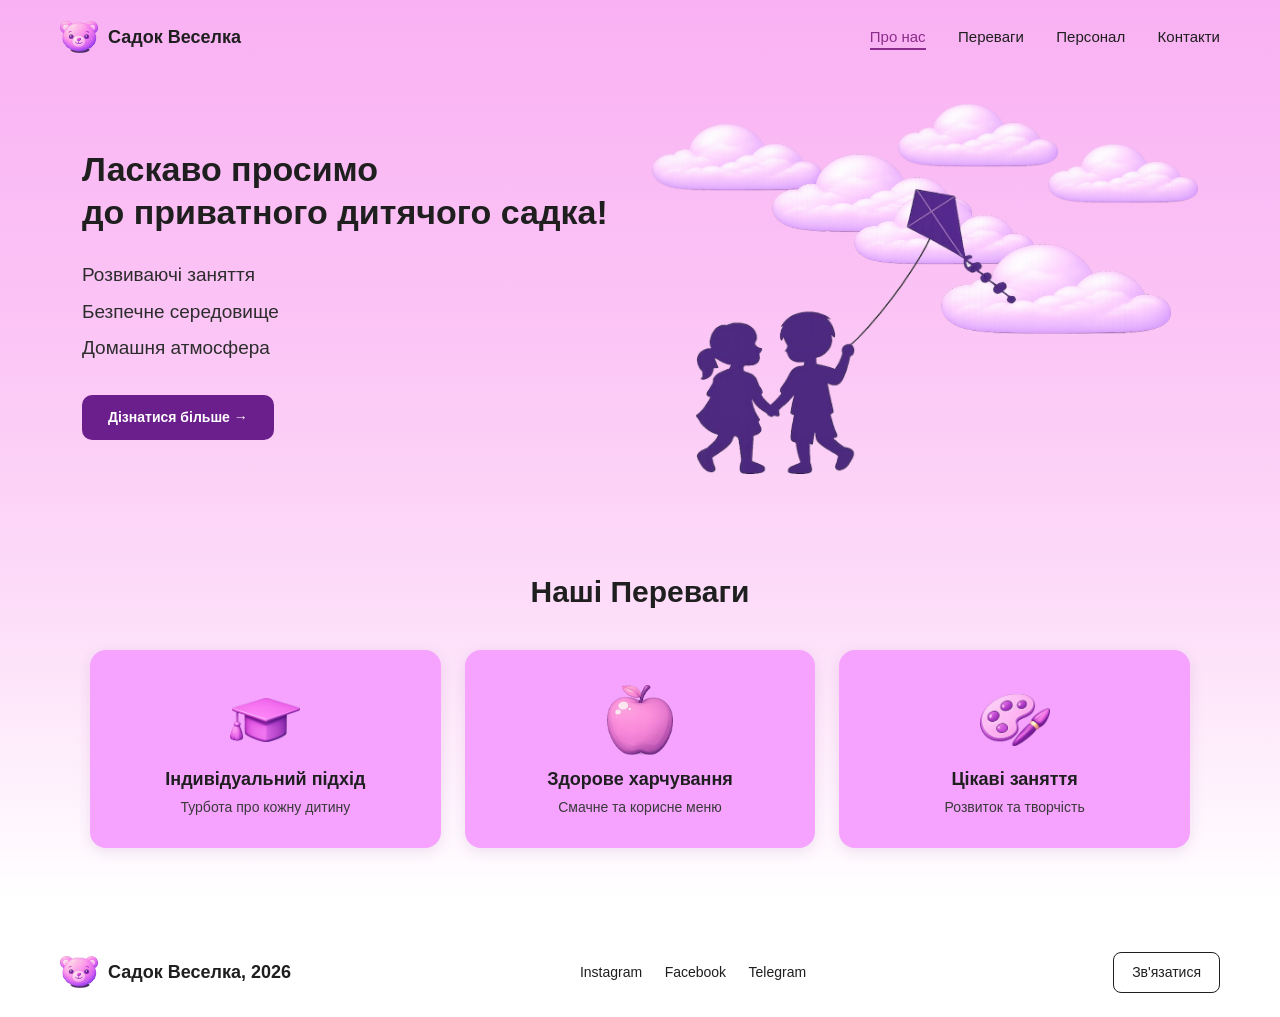
==== index.html @ 0bf75562 "Add files via upload Initial project structure" ====
<!DOCTYPE html>
<html lang="uk">
<head>
    <meta charset="UTF-8">
    <meta name="viewport" content="width=device-width, initial-scale=1.0">
    <meta name="description" content="Приватний дитячий садок Веселка. Розвиваючі заняття, безпечне середовище та домашня атмосфера для вашої дитини.">
    <title>Садок Веселка — Про нас</title>
    <link href="style/bootstrap.min.css" rel="stylesheet">
    <link rel="stylesheet" href="style/style.css">
    <link rel="icon" type="image/png" sizes="32x32" href="img/bear.png">
</head>
<body class="d-flex flex-column min-vh-100">

    <nav>
        <div class="logo">
            <img class="logo-icon" src="img/bear.png" alt="Логотип Садок Веселка">
            <span class="logo-text">Садок Веселка</span>
        </div>
        <div class="nav-links">
            <a href="index.html" class="active">Про нас</a>
            <a href="index.html#perevagy">Переваги</a>
            <a href="personal.html">Персонал</a>
            <a href="contacty.html">Контакти</a>
        </div>
    </nav>

    <main class="flex-grow-1">
        <div class="container-fluid hero-section">
            <div class="container">
                <div class="row align-items-center">
                    <div class="col-lg-6 hero-text">
                        <h1>Ласкаво просимо<br>до приватного дитячого садка!</h1>
                        <ul class="hero-list">
                            <li>Розвиваючі заняття</li>
                            <li>Безпечне середовище</li>
                            <li>Домашня атмосфера</li>
                        </ul>
                        <a href="index.html#perevagy" class="btn-main">Дізнатися більше →</a>
                    </div>
                    <div class="col-lg-6 hero-image">
                        <div class="hero-illustration">
                            <img class="hero-cloud c1" src="img/cloud.png" alt="">
                            <img class="hero-cloud c2" src="img/cloud.png" alt="">
                            <img class="hero-cloud c3" src="img/cloud.png" alt="">
                            <img class="hero-cloud c4" src="img/cloud.png" alt="">
                            <img class="hero-cloud c5" src="img/cloud.png" alt="">
                            <img class="hero-cloud c6" src="img/cloud.png" alt="">
                            <img class="hero-kids" src="img/kids.png" alt="Діти з повітряним змієм">
                        </div>
                    </div>
                </div>
            </div>
        </div>

        <div class="container advantages-section" id="perevagy">
            <h2 class="section-title">Наші Переваги</h2>
            <div class="row g-4">
                <div class="col-12 col-lg-4">
                    <div class="advantage-card">
                        <img class="advantage-icon" src="img/graduation.png" alt="">
                        <h3>Індивідуальний підхід</h3>
                        <p>Турбота про кожну дитину</p>
                    </div>
                </div>
                <div class="col-12 col-lg-4">
                    <div class="advantage-card">
                        <img class="advantage-icon" src="img/apple.png" alt="">
                        <h3>Здорове харчування</h3>
                        <p>Смачне та корисне меню</p>
                    </div>
                </div>
                <div class="col-12 col-lg-4">
                    <div class="advantage-card">
                        <img class="advantage-icon" src="img/palette.png" alt="">
                        <h3>Цікаві заняття</h3>
                        <p>Розвиток та творчість</p>
                    </div>
                </div>
            </div>
        </div>
    </main>

    <footer>
        <div class="footer-content">
            <div class="logo">
                <img class="logo-icon" src="img/bear.png" alt="">
                <span class="logo-text">Садок Веселка, 2026</span>
            </div>
            <div class="footer-links">
                <a href="#">Instagram</a>
                <a href="#">Facebook</a>
                <a href="#">Telegram</a>
            </div>
            <a class="connection" href="contacty.html">Зв'язатися</a>
        </div>
    </footer>

    <script src="style/bootstrap.bundle.min.js"></script>
</body>
</html>
---- style/style.css ----
:root {
    --primary: #F9B1F3;
    --card-bg: #F6A3FF;
    --purple-dark: #6B1F8C;
    --purple-mid: #8B2D8B;
    --text-dark: #1f1f1f;
}

* {
    box-sizing: border-box;
}

html, body {
    margin: 0;
    padding: 0;
}

body {
    
    background: linear-gradient(180deg, #F9B1F3 0%, #FBC4F5 35%, #FDDFF9 70%, #FFFFFF 100%);
    background-attachment: fixed;
    min-height: 100vh;
    font-family: 'Segoe UI', Tahoma, Arial, sans-serif;
    color: var(--text-dark);
}

a {
    text-decoration: none;
}

img {
    display: block;
    max-width: 100%;
}


nav {
    display: flex;
    justify-content: space-between;
    align-items: center;
    padding: 18px 60px;
}

.logo {
    display: flex;
    align-items: center;
    gap: 10px;
    font-weight: 700;
    font-size: 18px;
    color: var(--text-dark);
}

.logo-icon {
    width: 38px;
    height: 38px;
    object-fit: contain;
}

.nav-links a {
    margin-left: 28px;
    color: var(--text-dark);
    font-weight: 500;
    font-size: 15px;
    border-bottom: 2px solid transparent;
    transition: border-color 0.3s, color 0.3s;
    padding-bottom: 3px;
}

.nav-links a:hover,
.nav-links a.active {
    border-color: var(--purple-mid);
    color: var(--purple-mid);
}


.hero-section {
    padding: 40px 0 60px;
    position: relative;
}

.hero-text h1 {
    font-size: 34px;
    font-weight: 700;
    color: var(--text-dark);
    margin-bottom: 28px;
    line-height: 1.25;
}

.hero-list {
    list-style: none;
    padding: 0;
    margin: 0 0 32px 0;
}

.hero-list li {
    font-size: 19px;
    color: #2c2c2c;
    margin-bottom: 8px;
}

.btn-main {
    display: inline-block;
    background: var(--purple-dark);
    color: #fff;
    padding: 12px 26px;
    border-radius: 10px;
    font-weight: 600;
    font-size: 14px;
    transition: transform 0.3s, background 0.3s;
}

.btn-main:hover {
    transform: scale(1.05);
    background: #4B0F66;
    color: #fff;
}


.hero-illustration {
    position: relative;
    min-height: 360px;
}

.hero-cloud {
    position: absolute;
    pointer-events: none;
}


.hero-cloud.c1 { top: 10px;   left: 0%;    width: 170px; }
.hero-cloud.c2 { top: 40px;   left: 22%;   width: 200px; }
.hero-cloud.c3 { top: -10px;  left: 45%;   width: 160px; }
.hero-cloud.c4 { top: 80px;   right: 30%;  width: 180px; }
.hero-cloud.c5 { top: 130px;  right: 5%;   width: 230px; z-index: 1; }
.hero-cloud.c6 { top: 30px;   right: 0%;   width: 150px; }

.hero-kids {
    position: absolute;
    bottom: 0;
    left: 8%;
    width: 320px;
    z-index: 2;
}


.advantages-section {
    padding: 40px 20px 80px;
}

.section-title {
    text-align: center;
    font-size: 30px;
    font-weight: 700;
    color: var(--text-dark);
    margin-bottom: 40px;
}

.advantage-card {
    background: var(--card-bg);
    border-radius: 16px;
    padding: 35px 25px 30px;
    text-align: center;
    box-shadow: 0 4px 14px rgba(120, 40, 130, 0.12);
    transition: transform 0.3s, box-shadow 0.3s;
    height: 100%;
}

.advantage-card:hover {
    transform: translateY(-5px);
    box-shadow: 0 8px 20px rgba(120, 40, 130, 0.18);
}

.advantage-icon {
    width: 70px;
    height: 70px;
    margin: 0 auto 14px;
    object-fit: contain;
}

.advantage-card h3 {
    font-size: 18px;
    font-weight: 700;
    color: var(--text-dark);
    margin-bottom: 6px;
}

.advantage-card p {
    color: #3a3a3a;
    margin: 0;
    font-size: 14px;
}


.page-bg {
    padding: 20px 0 60px;
}


.staff-header {
    position: relative;
    text-align: center;
    margin-bottom: 50px;
    display: flex;
    align-items: center;
    justify-content: center;
    gap: 20px;
}

.staff-header h2 {
    margin: 0;
}

.cloud-decor {
    width: 110px;
    height: auto;
    opacity: 0.95;
}

.staff-card {
    position: relative;
    max-width: 320px;
    margin: 0 auto;
    transition: transform 0.3s;
}

.staff-card:hover {
    transform: translateY(-3px);
}

.staff-card-bg {
    display: block;
    width: 100%;
    height: auto;
}

.staff-info {
    position: absolute;
    left: 0;
    right: 0;
    bottom: 14%;
    text-align: center;
    pointer-events: none;
    padding: 0 18px;
}

.staff-info h3 {
    color: #111;
    font-weight: 800;
    font-size: 26px;
    margin: 0 0 4px 0;
    letter-spacing: 0.2px;
}

.staff-info p {
    color: #111;
    font-weight: 500;
    margin: 0;
    font-size: 15px;
}


.pagination-container {
    display: flex;
    justify-content: center;
    gap: 6px;
    margin-top: 40px;
}

.page-btn {
    width: 32px;
    height: 32px;
    border: 1px solid #999;
    background: #fff;
    color: #222;
    border-radius: 4px;
    cursor: pointer;
    font-weight: 500;
    font-size: 13px;
    transition: background 0.2s, color 0.2s;
}

.page-btn:hover {
    background: #f0f0f0;
}

.page-btn.active {
    background: #000;
    color: #fff;
    border-color: #000;
}


.contact-title {
    font-size: 26px;
    font-weight: 700;
    color: var(--text-dark);
    margin-bottom: 30px;
}

.contact-left {
    padding: 10px 10px;
}

.contact-item {
    display: flex;
    align-items: center;
    gap: 18px;
    margin-bottom: 22px;
}

.contact-icon {
    width: 44px;
    height: 44px;
    display: flex;
    align-items: center;
    justify-content: center;
    flex-shrink: 0;
    color: #000;
}

.contact-icon svg {
    width: 30px;
    height: 30px;
    display: block;
}

.contact-icon.pin svg {
    width: 28px;
    height: 34px;
}

.contact-item h4 {
    font-size: 15px;
    font-weight: 700;
    color: var(--text-dark);
    margin: 0 0 3px 0;
}

.contact-item p {
    margin: 0;
    color: #2c2c2c;
    font-size: 14px;
}

.contact-item a {
    color: var(--purple-dark);
    text-decoration: underline;
}

.map-block {
    margin-top: 28px;
    border-radius: 16px;
    overflow: hidden;
    max-width: 360px;
    box-shadow: 0 6px 18px rgba(120, 40, 130, 0.18);
}

.map-block img {
    width: 100%;
    height: auto;
    display: block;
}

.contact-right {
    background: rgba(255, 255, 255, 0.35);
    border-radius: 14px;
    padding: 26px 28px;
    backdrop-filter: blur(6px);
}

.contact-right h3 {
    font-size: 20px;
    font-weight: 700;
    color: var(--text-dark);
    margin-bottom: 22px;
}

.form-group {
    margin-bottom: 16px;
}

.form-group label {
    display: block;
    font-size: 13px;
    font-weight: 600;
    color: var(--text-dark);
    margin-bottom: 6px;
}

.form-group input,
.form-group textarea {
    width: 100%;
    padding: 10px 14px;
    border: none;
    border-radius: 6px;
    background: #fff;
    font-size: 13px;
    color: #1f1f1f;
    font-family: inherit;
}

.form-group input::placeholder,
.form-group textarea::placeholder {
    color: #d57fce;
}

.form-group textarea {
    resize: vertical;
    min-height: 90px;
}

.btn-submit {
    width: 100%;
    padding: 13px;
    background: #000;
    color: #fff;
    border: none;
    border-radius: 8px;
    font-size: 14px;
    font-weight: 500;
    cursor: pointer;
    margin-top: 6px;
    transition: background 0.3s;
}

.btn-submit:hover {
    background: #333;
}


footer {
    padding: 24px 60px;
    margin-top: auto;
}

.footer-content {
    display: flex;
    justify-content: space-between;
    align-items: center;
    flex-wrap: wrap;
    gap: 15px;
}

.footer-links a {
    margin-right: 18px;
    color: var(--text-dark);
    font-weight: 500;
    font-size: 14px;
    border-bottom: 2px solid transparent;
    transition: border-color 0.3s;
    padding-bottom: 3px;
}

.footer-links a:hover {
    border-color: var(--purple-mid);
}

.connection {
    color: var(--text-dark);
    padding: 9px 18px;
    border: 1px solid var(--text-dark);
    border-radius: 8px;
    font-weight: 500;
    font-size: 14px;
    transition: background 0.3s, color 0.3s;
}

.connection:hover {
    background: var(--text-dark);
    color: #fff;
}


@media (max-width: 991px) {
    nav {
        flex-direction: column;
        gap: 12px;
        padding: 15px 20px;
    }
    .nav-links a {
        margin-left: 8px;
        margin-right: 8px;
        font-size: 14px;
    }
    .hero-text {
        text-align: center;
    }
    .hero-text h1 {
        font-size: 26px;
    }
    .hero-list {
        text-align: center;
    }
    .btn-main {
        display: block;
        text-align: center;
        margin: 0 auto;
        width: fit-content;
    }
    .hero-illustration {
        margin-top: 30px;
        min-height: 280px;
    }
    .hero-kids {
        width: 220px;
        left: 50%;
        transform: translateX(-50%);
    }
    footer {
        padding: 20px;
    }
    .footer-content {
        flex-direction: column;
        text-align: center;
    }
    .footer-links a {
        margin: 0 8px;
    }
    .staff-header {
        gap: 10px;
    }
    .cloud-decor {
        width: 50px;
    }
    .map-block {
        max-width: 100%;
    }
}

@media (max-width: 575px) {
    .section-title {
        font-size: 24px;
    }
    .hero-text h1 {
        font-size: 22px;
    }
    .cloud-decor {
        display: none;
    }
}

@media (min-width: 1200px) {
    .container {
        max-width: 1140px;
    }
}
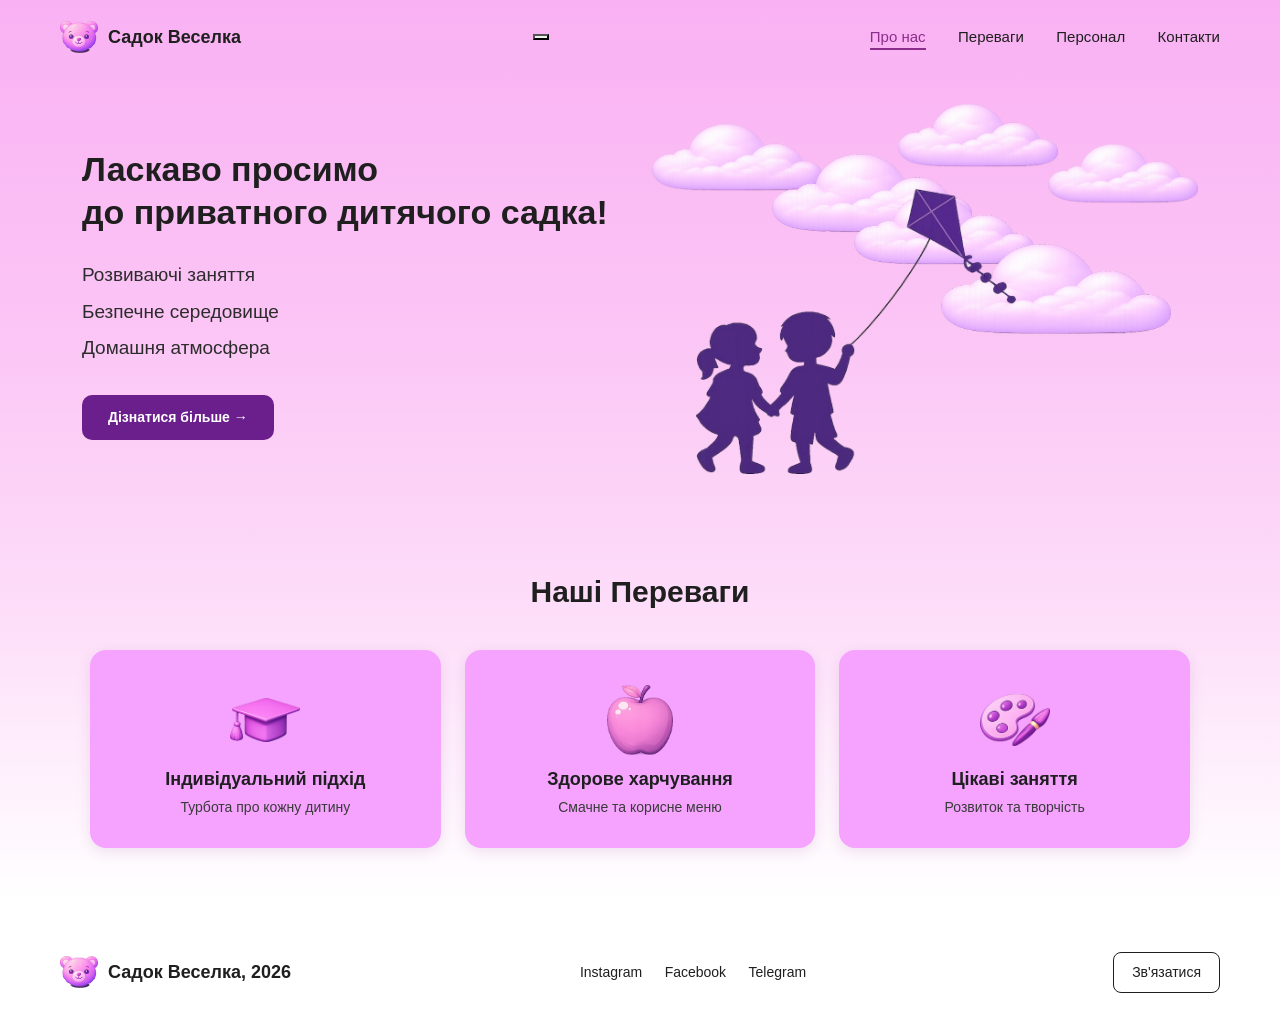
==== commit 72a5dfbf: "Implement mobile navigation toggle functionality Add navigation toggle button and script for mobile " ====
--- a/index.html
+++ b/index.html
@@ -16,14 +16,16 @@
             <img class="logo-icon" src="img/bear.png" alt="Логотип Садок Веселка">
             <span class="logo-text">Садок Веселка</span>
         </div>
-        <div class="nav-links">
+        <button class="nav-toggle" id="navToggle" aria-label="Відкрити меню">
+            <span></span><span></span><span></span>
+        </button>
+        <div class="nav-links" id="navLinks">
             <a href="index.html" class="active">Про нас</a>
             <a href="index.html#perevagy">Переваги</a>
             <a href="personal.html">Персонал</a>
             <a href="contacty.html">Контакти</a>
         </div>
     </nav>
-
     <main class="flex-grow-1">
         <div class="container-fluid hero-section">
             <div class="container">
@@ -51,7 +53,6 @@
                 </div>
             </div>
         </div>
-
         <div class="container advantages-section" id="perevagy">
             <h2 class="section-title">Наші Переваги</h2>
             <div class="row g-4">
@@ -79,7 +80,6 @@
             </div>
         </div>
     </main>
-
     <footer>
         <div class="footer-content">
             <div class="logo">
@@ -94,7 +94,13 @@
             <a class="connection" href="contacty.html">Зв'язатися</a>
         </div>
     </footer>
-
     <script src="style/bootstrap.bundle.min.js"></script>
+    <script>
+        const toggle = document.getElementById('navToggle');
+        const navLinks = document.getElementById('navLinks');
+        toggle.addEventListener('click', function() {
+            navLinks.classList.toggle('open');
+        });
+    </script>
 </body>
 </html>
--- a/style/style.css
+++ b/style/style.css
@@ -1,4 +1,3 @@
-
 :root {
     --primary: #F9B1F3;
     --card-bg: #F6A3FF;
@@ -529,15 +528,87 @@
 }
 
 @media (max-width: 575px) {
-    .section-title {
-        font-size: 24px;
-    }
-    .hero-text h1 {
-        font-size: 22px;
-    }
-    .cloud-decor {
+
+    nav {
+        flex-direction: row;
+        justify-content: space-between;
+        align-items: center;
+        flex-wrap: wrap;
+        padding: 12px 16px;
+        gap: 0;
+    }
+
+    .nav-toggle {
+        display: flex;
+        background: none;
+        border: none;
+        cursor: pointer;
+        padding: 8px;
+        min-width: 44px;
+        min-height: 44px;
+        align-items: center;
+        justify-content: center;
+        flex-direction: column;
+        gap: 5px;
+    }
+
+    .nav-toggle span {
+        display: block;
+        width: 24px;
+        height: 2px;
+        background: var(--text-dark);
+        border-radius: 2px;
+    }
+
+    .nav-links {
         display: none;
-    }
+        flex-direction: column;
+        width: 100%;
+        padding: 12px 0 4px;
+        gap: 0;
+    }
+
+    .nav-links.open {
+        display: flex;
+    }
+
+    .nav-links a {
+        margin-left: 0;
+        padding: 12px 8px;
+        font-size: 16px;
+        border-bottom: 1px solid rgba(107,31,140,0.12);
+        min-height: 48px;
+    }
+
+    .nav-links a:last-child { border-bottom: none; }
+
+    .hero-section { padding: 20px 0 40px; }
+    .hero-text h1 { font-size: 22px; }
+    .hero-list li { font-size: 16px; }
+    .btn-main { font-size: 15px; padding: 13px 22px; }
+    .hero-illustration { min-height: 220px; }
+    .hero-kids { width: 180px; }
+    .cloud-decor { display: none; }
+
+    .section-title { font-size: 22px; }
+    .advantage-card { padding: 24px 18px 20px; }
+    .advantage-icon { width: 54px; height: 54px; }
+
+    .staff-card { max-width: 260px; }
+    .staff-info h3 { font-size: 20px; }
+    .staff-info p { font-size: 13px; }
+
+    .contact-title { font-size: 22px; }
+    .contact-right { padding: 20px 16px; }
+    .map-block { max-width: 100%; }
+
+    .form-group input,
+    .form-group textarea { font-size: 16px; }
+
+    footer { padding: 16px; }
+    .footer-content { gap: 12px; }
+    .footer-links { display: flex; flex-wrap: wrap; justify-content: center; }
+    .footer-links a { margin: 0 6px; font-size: 13px; }
 }
 
 @media (min-width: 1200px) {
